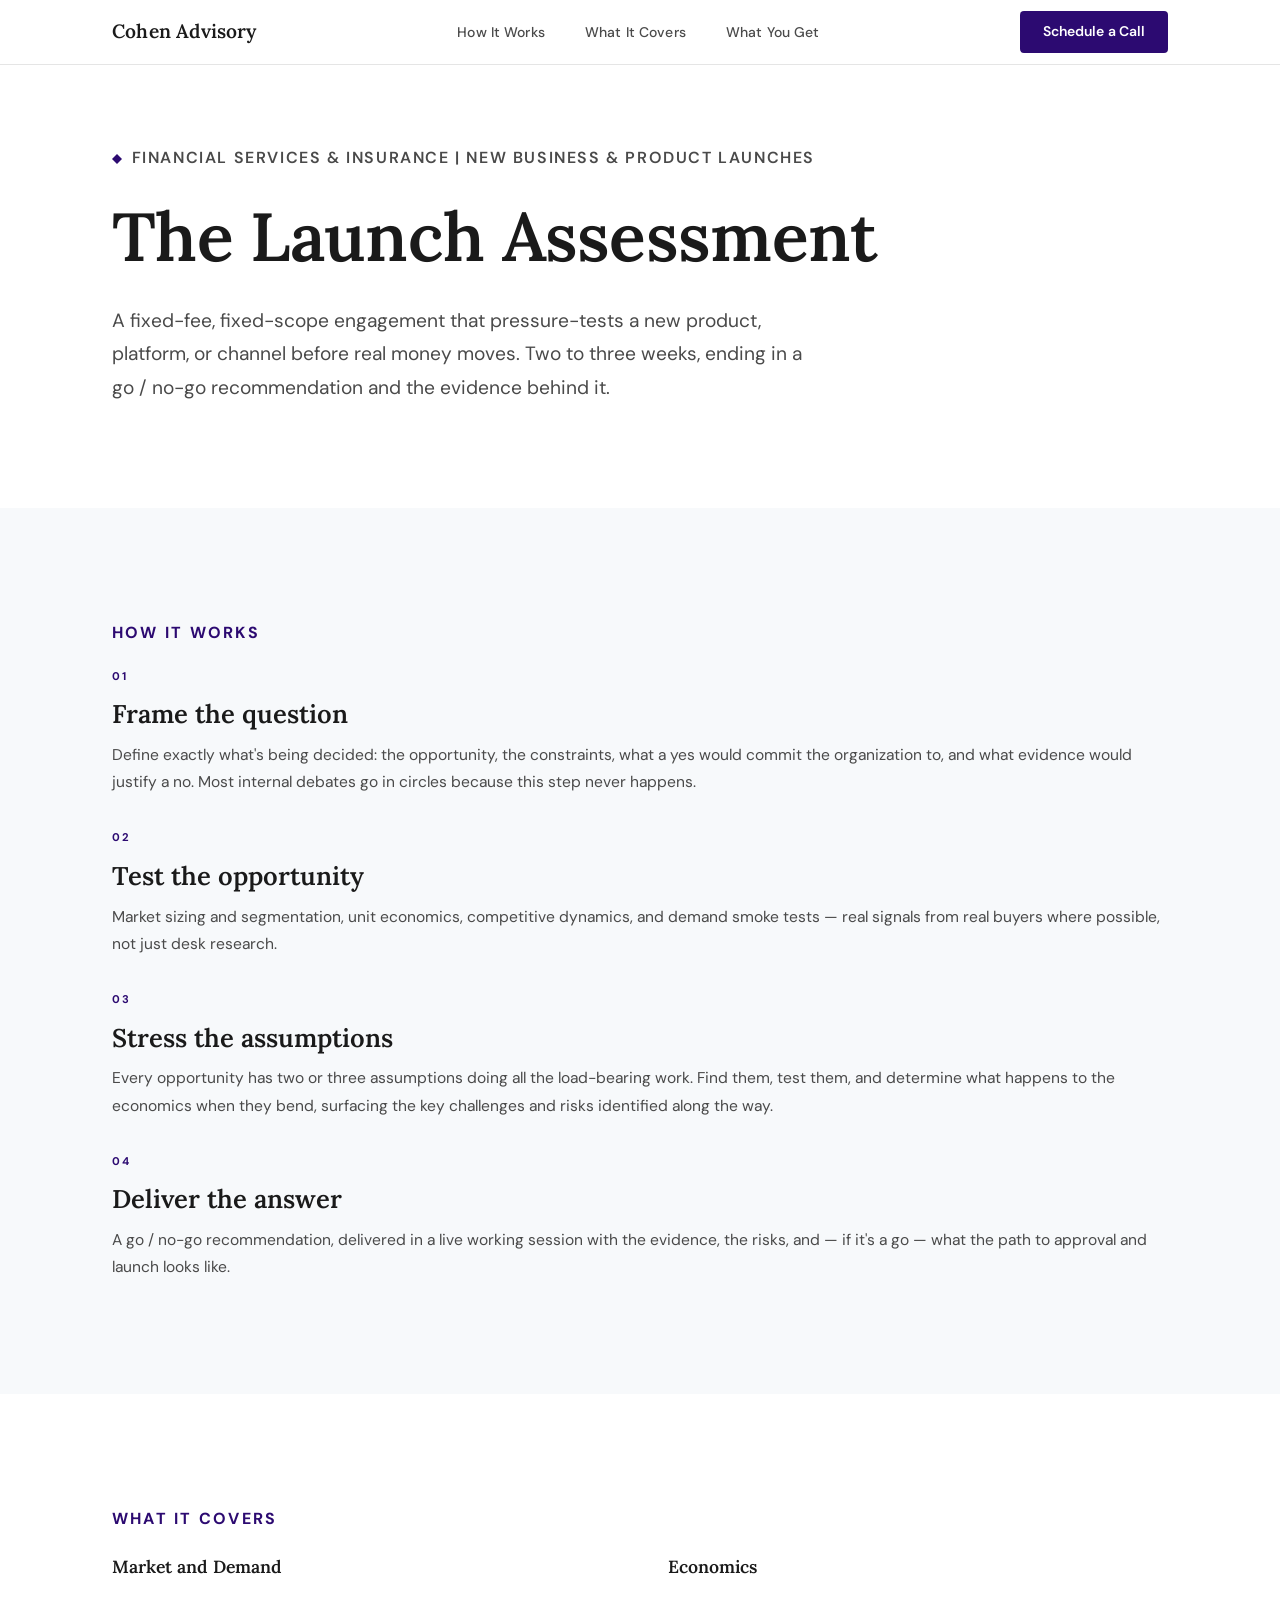
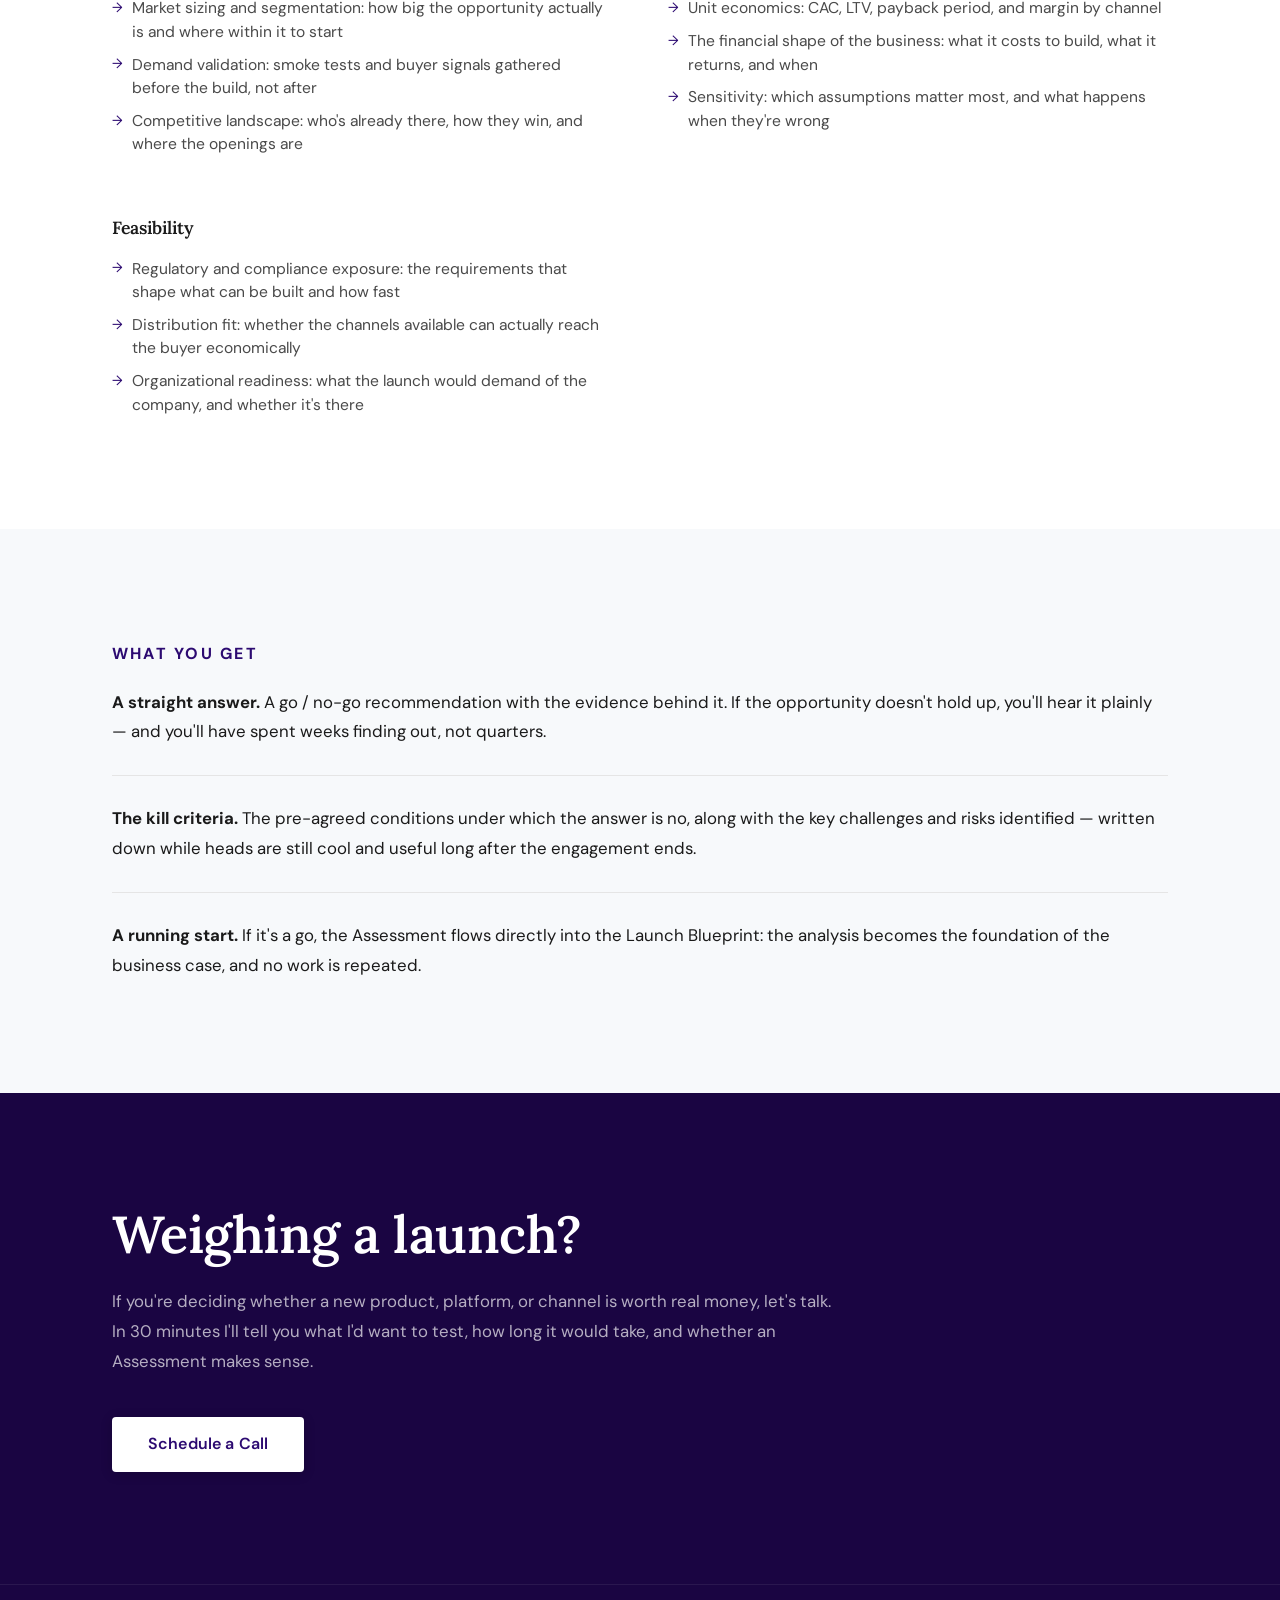
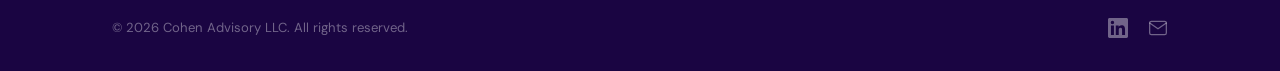
==== launch-assessment.html @ 53da602a "Add files via upload" ====
<!DOCTYPE html>
<html lang="en">
<head>
    <meta charset="UTF-8">
    <meta name="viewport" content="width=device-width, initial-scale=1.0">
    <title>The Launch Assessment | Cohen Advisory</title>
    <meta name="description" content="A fixed-fee, fixed-scope engagement that pressure-tests a new product, platform, or channel before real money moves. Two to three weeks, ending in a go / no-go recommendation.">
    <link rel="preconnect" href="https://fonts.googleapis.com">
    <link rel="preconnect" href="https://fonts.gstatic.com" crossorigin>
    <link href="https://fonts.googleapis.com/css2?family=Lora:wght@600;700&family=DM+Sans:wght@400;500;600&display=swap" rel="stylesheet">
    <link rel="icon" type="image/svg+xml" href="favicon.svg">
    <link rel="stylesheet" href="styles.css">
</head>
<body>

<header class="site-header">
    <div class="container header-inner">
        <a href="index.html" class="brand">Cohen Advisory</a>
        <nav class="site-nav">
            <ul class="nav-list">
                <li><a href="#how-it-works">How It Works</a></li>
                <li><a href="#what-it-covers">What It Covers</a></li>
                <li><a href="#deliverables">What You Get</a></li>
            </ul>
        </nav>
        <a href="https://calendar.app.google/HQ8vqJX4E622rzgx5" target="_blank" class="btn btn-primary">Schedule a Call</a>
    </div>
</header>

<main>

    <!-- Hero -->
    <section class="hero hero-compact fade-in">
        <div class="container">
            <div class="hero-content">
                <p class="category-label">
                    <svg class="category-icon" width="10" height="10" viewBox="0 0 10 10" fill="none" xmlns="http://www.w3.org/2000/svg" aria-hidden="true"><polygon points="5,0 10,5 5,10 0,5" fill="currentColor"/></svg>
                    Financial Services &amp; Insurance | New Business &amp; Product Launches
                </p>
                <h1 class="hero-headline">The Launch Assessment</h1>
                <p class="hero-credential">A fixed-fee, fixed-scope engagement that pressure-tests a new product, platform, or channel before real money moves. Two to three weeks, ending in a go / no-go recommendation and the evidence behind it.</p>
            </div>
        </div>
    </section>

    <!-- How It Works -->
    <section id="how-it-works" class="section section-alt fade-in">
        <div class="container">
            <p class="section-label">How It Works</p>
            <div class="steps-grid">
                <div class="step">
                    <span class="step-num">01</span>
                    <h3 class="step-title">Frame the question</h3>
                    <p class="step-desc">Define exactly what's being decided: the opportunity, the constraints, what a yes would commit the organization to, and what evidence would justify a no. Most internal debates go in circles because this step never happens.</p>
                </div>
                <div class="step">
                    <span class="step-num">02</span>
                    <h3 class="step-title">Test the opportunity</h3>
                    <p class="step-desc">Market sizing and segmentation, unit economics, competitive dynamics, and demand smoke tests — real signals from real buyers where possible, not just desk research.</p>
                </div>
                <div class="step">
                    <span class="step-num">03</span>
                    <h3 class="step-title">Stress the assumptions</h3>
                    <p class="step-desc">Every opportunity has two or three assumptions doing all the load-bearing work. Find them, test them, and determine what happens to the economics when they bend, surfacing the key challenges and risks identified along the way.</p>
                </div>
                <div class="step">
                    <span class="step-num">04</span>
                    <h3 class="step-title">Deliver the answer</h3>
                    <p class="step-desc">A go / no-go recommendation, delivered in a live working session with the evidence, the risks, and — if it's a go — what the path to approval and launch looks like.</p>
                </div>
            </div>
        </div>
    </section>

    <!-- What It Covers -->
    <section id="what-it-covers" class="section fade-in">
        <div class="container">
            <p class="section-label">What It Covers</p>
            <div class="covers-grid">

                <div class="covers-section">
                    <p class="covers-title">Market and Demand</p>
                    <ul class="areas-list">
                        <li>Market sizing and segmentation: how big the opportunity actually is and where within it to start</li>
                        <li>Demand validation: smoke tests and buyer signals gathered before the build, not after</li>
                        <li>Competitive landscape: who's already there, how they win, and where the openings are</li>
                    </ul>
                </div>

                <div class="covers-section">
                    <p class="covers-title">Economics</p>
                    <ul class="areas-list">
                        <li>Unit economics: CAC, LTV, payback period, and margin by channel</li>
                        <li>The financial shape of the business: what it costs to build, what it returns, and when</li>
                        <li>Sensitivity: which assumptions matter most, and what happens when they're wrong</li>
                    </ul>
                </div>

                <div class="covers-section">
                    <p class="covers-title">Feasibility</p>
                    <ul class="areas-list">
                        <li>Regulatory and compliance exposure: the requirements that shape what can be built and how fast</li>
                        <li>Distribution fit: whether the channels available can actually reach the buyer economically</li>
                        <li>Organizational readiness: what the launch would demand of the company, and whether it's there</li>
                    </ul>
                </div>

            </div>
        </div>
    </section>

    <!-- What You Get -->
    <section id="deliverables" class="section section-alt fade-in">
        <div class="container">
            <p class="section-label">What You Get</p>
            <div class="why-me-blocks">
                <div class="why-block">
                    <p><strong>A straight answer.</strong> A go / no-go recommendation with the evidence behind it. If the opportunity doesn't hold up, you'll hear it plainly — and you'll have spent weeks finding out, not quarters.</p>
                </div>
                <div class="why-block">
                    <p><strong>The kill criteria.</strong> The pre-agreed conditions under which the answer is no, along with the key challenges and risks identified — written down while heads are still cool and useful long after the engagement ends.</p>
                </div>
                <div class="why-block">
                    <p><strong>A running start.</strong> If it's a go, the Assessment flows directly into the Launch Blueprint: the analysis becomes the foundation of the business case, and no work is repeated.</p>
                </div>
            </div>
        </div>
    </section>

    <!-- CTA -->
    <section id="contact" class="section section-dark fade-in">
        <div class="container">
            <div class="cta-content">
                <h2 class="cta-headline">Weighing a launch?</h2>
                <p class="cta-body">If you're deciding whether a new product, platform, or channel is worth real money, let's talk. In 30 minutes I'll tell you what I'd want to test, how long it would take, and whether an Assessment makes sense.</p>
                <a href="https://calendar.app.google/HQ8vqJX4E622rzgx5" target="_blank" class="btn btn-light btn-large">Schedule a Call</a>
            </div>
        </div>
    </section>

</main>

<footer class="site-footer">
    <div class="container footer-inner">
        <p class="footer-copy">&copy; 2026 Cohen Advisory LLC. All rights reserved.</p>
        <div class="footer-social">
            <a href="https://www.linkedin.com/in/recohen" target="_blank" class="social-link" aria-label="LinkedIn">
                <svg width="20" height="20" viewBox="0 0 24 24" fill="none" xmlns="http://www.w3.org/2000/svg">
                    <path d="M20.447 20.452h-3.554v-5.569c0-1.328-.027-3.037-1.852-3.037-1.853 0-2.136 1.445-2.136 2.939v5.667H9.351V9h3.414v1.561h.046c.477-.9 1.637-1.85 3.37-1.85 3.601 0 4.267 2.37 4.267 5.455v6.286zM5.337 7.433a2.062 2.062 0 01-2.063-2.065 2.064 2.064 0 112.063 2.065zm1.782 13.019H3.555V9h3.564v11.452zM22.225 0H1.771C.792 0 0 .774 0 1.729v20.542C0 23.227.792 24 1.771 24h20.451C23.2 24 24 23.227 24 22.271V1.729C24 .774 23.2 0 22.222 0h.003z" fill="currentColor"/>
                </svg>
            </a>
            <a href="mailto:ross@recohen.com" class="social-link" aria-label="Email">
                <svg width="20" height="20" viewBox="0 0 24 24" fill="none" xmlns="http://www.w3.org/2000/svg">
                    <rect x="2" y="4" width="20" height="16" rx="2" stroke="currentColor" stroke-width="1.5" fill="none"/>
                    <path d="M2 6l10 7 10-7" stroke="currentColor" stroke-width="1.5" fill="none" stroke-linecap="round" stroke-linejoin="round"/>
                </svg>
            </a>
        </div>
    </div>
</footer>

<script>
// Scroll fade-in
const fadeEls = document.querySelectorAll('.fade-in');
const observer = new IntersectionObserver((entries) => {
    entries.forEach(entry => {
        if (entry.isIntersecting) {
            entry.target.classList.add('visible');
        }
    });
}, { threshold: 0.08 });
fadeEls.forEach(el => observer.observe(el));
</script>

</body>
</html>
---- styles.css ----
/* ============================================================
   CSS CUSTOM PROPERTIES
   ============================================================ */

:root {
    --color-bg:          #FFFFFF;
    --color-bg-alt:      #F7F9FB;
    --color-bg-dark:     #1a0542;
    --color-text:        #1A1A1A;
    --color-text-muted:  #4A4A4A;
    --color-accent:      #2c0a71;
    --color-accent-mid:  #7B4FBF;
    --color-border:      #E5E5E5;
    --color-border-soft: #F0F0F0;

    --font-display: 'Lora', Georgia, serif;
    --font-body:    'DM Sans', system-ui, sans-serif;

    --max-width: 1120px;
    --radius:    4px;
    --transition: 0.22s ease;
}

/* ============================================================
   RESET & BASE
   ============================================================ */

*, *::before, *::after {
    box-sizing: border-box;
    margin: 0;
    padding: 0;
}

html {
    scroll-behavior: smooth;
    font-size: 16px;
}

body {
    font-family: var(--font-body);
    background-color: var(--color-bg);
    color: var(--color-text);
    line-height: 1.65;
    -webkit-font-smoothing: antialiased;
}

a {
    color: inherit;
    text-decoration: none;
}

img {
    max-width: 100%;
    display: block;
}

/* ============================================================
   CONTAINER
   ============================================================ */

.container {
    max-width: var(--max-width);
    margin: 0 auto;
    padding: 0 2rem;
}

/* ============================================================
   NAVIGATION
   ============================================================ */

.site-header {
    position: sticky;
    top: 0;
    z-index: 100;
    background: rgba(255, 255, 255, 0.96);
    backdrop-filter: blur(10px);
    -webkit-backdrop-filter: blur(10px);
    border-bottom: 1px solid var(--color-border);
}

.header-inner {
    display: flex;
    align-items: center;
    justify-content: space-between;
    height: 64px;
}

.brand {
    font-family: var(--font-display);
    font-size: 1.2rem;
    font-weight: 600;
    color: var(--color-text);
    letter-spacing: 0.01em;
    flex-shrink: 0;
}

.site-nav {
    display: none;
}

.nav-list {
    display: flex;
    gap: 2.5rem;
    list-style: none;
}

.nav-list a {
    font-size: 0.875rem;
    font-weight: 500;
    color: var(--color-text-muted);
    transition: color var(--transition);
    letter-spacing: 0.01em;
}

.nav-list a:hover {
    color: var(--color-text);
}

@media (min-width: 860px) {
    .site-nav {
        display: block;
    }
}

/* ============================================================
   BUTTONS
   ============================================================ */

.btn {
    display: inline-block;
    font-family: var(--font-body);
    font-weight: 600;
    font-size: 0.875rem;
    padding: 0.6rem 1.4rem;
    border-radius: var(--radius);
    transition: all var(--transition);
    cursor: pointer;
    letter-spacing: 0.01em;
    border: none;
    white-space: nowrap;
}

.btn-primary {
    background: var(--color-accent);
    color: #ffffff;
}

.btn-primary:hover {
    background: var(--color-accent-mid);
    transform: translateY(-1px);
}

.btn-large {
    font-size: 1rem;
    padding: 0.9rem 2.25rem;
}

.btn-light {
    background: #ffffff;
    color: var(--color-accent);
    box-shadow: 0 2px 12px rgba(0,0,0,0.18);
}

.btn-light:hover {
    background: rgba(255, 255, 255, 0.92);
    transform: translateY(-1px);
    box-shadow: 0 4px 18px rgba(0,0,0,0.22);
}

/* ============================================================
   SECTION SHARED
   ============================================================ */

.section {
    padding: 7rem 0;
}

.section-alt {
    background: var(--color-bg-alt);
}

.section-dark {
    background: var(--color-bg-dark);
}

.section-label {
    font-size: 1rem;
    font-weight: 700;
    letter-spacing: 0.14em;
    text-transform: uppercase;
    color: var(--color-accent);
    margin-bottom: 1.25rem;
}

.section-headline {
    font-family: var(--font-display);
    font-size: clamp(1.75rem, 3vw, 2.5rem);
    font-weight: 600;
    color: var(--color-text);
    line-height: 1.2;
    margin-bottom: 3.5rem;
}

/* ============================================================
   FADE-IN ANIMATION
   ============================================================ */

.fade-in {
    opacity: 0;
    transform: translateY(22px);
    transition: opacity 0.65s ease, transform 0.65s ease;
}

.fade-in.visible {
    opacity: 1;
    transform: translateY(0);
}

/* ============================================================
   HERO
   ============================================================ */

.hero {
    padding: 7rem 0 6rem;
    min-height: calc(100vh - 64px);
    display: flex;
    align-items: center;
}

.hero .container {
    width: 100%;
}

.hero-content {
    max-width: 100%;
}

.category-label {
    display: flex;
    align-items: center;
    gap: 0.6rem;
    font-size: 1rem;
    font-weight: 600;
    letter-spacing: 0.1em;
    text-transform: uppercase;
    color: var(--color-text-muted);
    margin-bottom: 1.75rem;
}

.category-icon {
    color: var(--color-accent);
    flex-shrink: 0;
    position: relative;
    top: 1px;
}

.hero-headline {
    font-family: var(--font-display);
    font-size: clamp(2.6rem, 5.5vw, 4.25rem);
    font-weight: 600;
    line-height: 1.12;
    color: var(--color-text);
    margin-bottom: 1.75rem;
    letter-spacing: -0.01em;
    max-width: 900px;
}

.hero-credential {
    font-size: 1.2rem;
    line-height: 1.75;
    color: var(--color-text-muted);
    max-width: 700px;
    margin-bottom: 2.5rem;
}

/* Stats */
.stats-row {
    display: flex;
    align-items: center;
    gap: 2.5rem;
    margin-top: 3.5rem;
    padding-top: 2.5rem;
    border-top: 1px solid var(--color-border);
    flex-wrap: wrap;
}

.stat {
    display: flex;
    flex-direction: column;
    gap: 0.4rem;
    flex: 1;
}

.stat-figure {
    font-family: var(--font-display);
    font-size: 2.1rem;
    font-weight: 700;
    color: var(--color-text);
    line-height: 1;
    letter-spacing: -0.01em;
}

.stat-label {
    font-size: 0.78rem;
    color: var(--color-text-muted);
    max-width: 150px;
    line-height: 1.45;
}

.stat-divider {
    width: 1px;
    height: 2.75rem;
    background: var(--color-border);
    flex-shrink: 0;
}

@media (max-width: 600px) {
    .stat-divider { display: none; }
    .stats-row { gap: 2rem; }
    .hero { min-height: auto; padding: 5rem 0 4rem; }
}

/* Logo bar */
.logo-bar {
    margin-top: 2.5rem;
    padding-top: 2.5rem;
    border-top: 1px solid var(--color-border);
}

.cta-prompt {
    margin-top: 2.5rem;
    margin-bottom: 0.75rem;
    font-size: 0.85rem;
    font-weight: 600;
    letter-spacing: 0.04em;
    color: var(--color-text-muted);
}

.logo-bar-label {
    display: block;
    font-size: 0.7rem;
    font-weight: 700;
    letter-spacing: 0.14em;
    text-transform: uppercase;
    color: var(--color-text-muted);
    margin-bottom: 1.5rem;
}

.logo-bar-logos {
    display: flex;
    align-items: center;
    justify-content: flex-start;
    gap: 3.5rem;
}

.logo-bar-img {
    height: 52px;
    width: auto;
    object-fit: contain;
    opacity: 0.85;
    transition: opacity 0.2s ease;
}

.logo-bar-img:hover {
    opacity: 1;
}

/* ============================================================
   WHAT I DO
   ============================================================ */

#what-i-do p {
    font-size: 1.05rem;
    line-height: 1.78;
    color: var(--color-text);
    margin-bottom: 1.5rem;
    max-width: 700px;
}

#what-i-do p:last-child {
    margin-bottom: 0;
}

/* ============================================================
   RESULTS
   ============================================================ */

.results-list {
    display: flex;
    flex-direction: column;
    max-width: 960px;
}

.result-card {
    display: grid;
    grid-template-columns: 200px 1fr;
    gap: 3.5rem;
    padding: 3rem 0;
    border-bottom: 1px solid var(--color-border);
    align-items: start;
}

.result-card:first-child {
    border-top: 1px solid var(--color-border);
}

.result-stat {
    display: flex;
    flex-direction: column;
    gap: 0.5rem;
    margin-bottom: 1.25rem;
}

.result-num {
    font-family: var(--font-display);
    font-size: 4.5rem;
    font-weight: 700;
    color: var(--color-accent);
    line-height: 1;
    letter-spacing: -0.02em;
}

.result-descriptor {
    font-size: 0.78rem;
    font-weight: 600;
    letter-spacing: 0.06em;
    text-transform: uppercase;
    color: var(--color-text-muted);
}

.result-details p {
    font-size: 1rem;
    line-height: 1.75;
    color: var(--color-text);
    margin-bottom: 0.875rem;
}

.result-details p:last-child {
    margin-bottom: 0;
}

.result-tag {
    font-weight: 700;
    font-size: 0.72rem;
    letter-spacing: 0.08em;
    text-transform: uppercase;
    color: var(--color-text-muted);
    margin-right: 0.4rem;
}

@media (max-width: 640px) {
    .result-card {
        grid-template-columns: 1fr;
        gap: 1.25rem;
    }
}

/* ============================================================
   HOW I WORK
   ============================================================ */

.how-i-work-layout {
    display: grid;
    grid-template-columns: 1fr 1fr;
    gap: 5rem;
    align-items: start;
}

.how-i-work-left {
    padding-right: 2rem;
    border-right: 1px solid var(--color-border);
}

.how-i-work-intro {
    font-size: 1.05rem;
    line-height: 1.8;
    color: var(--color-text);
    margin-bottom: 2.5rem;
}

.areas-title {
    font-family: var(--font-display);
    font-size: 1.1rem;
    font-weight: 700;
    color: var(--color-text);
    margin-bottom: 1rem;
}

.areas-list {
    list-style: none;
    padding: 0;
    margin: 0;
    display: flex;
    flex-direction: column;
    gap: 0.6rem;
}

.areas-list li {
    font-size: 0.975rem;
    color: var(--color-text-muted);
    padding-left: 1.25rem;
    position: relative;
    line-height: 1.5;
}

.areas-list li::before {
    content: "→";
    position: absolute;
    left: 0;
    color: var(--color-accent);
    font-size: 0.85rem;
    top: 0.05rem;
}

.how-i-work-right {
    padding-left: 0;
}

.steps-grid {
    display: grid;
    grid-template-columns: 1fr;
    gap: 2rem;
}

.step-num {
    display: block;
    font-size: 0.7rem;
    font-weight: 700;
    letter-spacing: 0.14em;
    color: var(--color-accent);
    margin-bottom: 0.875rem;
}

.step-title {
    font-family: var(--font-display);
    font-size: 1.6rem;
    font-weight: 600;
    color: var(--color-text);
    margin-bottom: 0.75rem;
    line-height: 1.2;
}

.step-desc {
    font-size: 0.975rem;
    line-height: 1.75;
    color: var(--color-text-muted);
}

.step-desc a {
    color: var(--color-accent);
    text-decoration: underline;
    text-underline-offset: 2px;
    transition: color var(--transition);
}

.step-desc a:hover {
    color: var(--color-accent-mid);
}

@media (max-width: 768px) {
    .how-i-work-layout {
        grid-template-columns: 1fr;
        gap: 3rem;
    }

    .how-i-work-left {
        padding-right: 0;
        border-right: none;
        border-bottom: 1px solid var(--color-border);
        padding-bottom: 3rem;
    }

    .steps-grid {
        grid-template-columns: 1fr;
        gap: 2.5rem;
    }
}

/* ============================================================
   WHY ME
   ============================================================ */

.why-me-layout {
    display: grid;
    grid-template-columns: 210px 1fr;
    gap: 4.5rem;
    align-items: start;
}

.profile-photo {
    width: 100%;
    aspect-ratio: 4 / 5;
    object-fit: cover;
    object-position: center top;
    border-radius: 0;
}

.photo-caption {
    margin-top: 1.25rem;
    font-size: 0.8rem;
    line-height: 1.6;
    color: var(--color-text-muted);
    text-align: center;
}

.why-me-blocks {
    display: flex;
    flex-direction: column;
}

.why-block {
    padding: 1.75rem 0;
    border-bottom: 1px solid var(--color-border);
}

.why-block:first-child {
    padding-top: 0;
}

.why-block:last-child {
    border-bottom: none;
    padding-bottom: 0;
}

.why-block p {
    font-size: 1.05rem;
    line-height: 1.78;
    color: var(--color-text);
}

.why-block strong {
    font-weight: 700;
}

@media (max-width: 768px) {
    .why-me-layout {
        grid-template-columns: 1fr;
        gap: 2.5rem;
    }

    .profile-photo {
        max-width: 180px;
    }
}

/* ============================================================
   CTA SECTION
   ============================================================ */

.cta-content {
    max-width: 720px;
    text-align: left;
}

.cta-headline {
    font-family: var(--font-display);
    font-size: clamp(2.25rem, 4.5vw, 3.25rem);
    font-weight: 600;
    color: #ffffff;
    margin-bottom: 1.5rem;
    line-height: 1.12;
    letter-spacing: -0.01em;
}

.cta-body {
    font-size: 1.05rem;
    line-height: 1.78;
    color: rgba(255, 255, 255, 0.68);
    margin-bottom: 2.5rem;
}

/* ============================================================
   FOOTER
   ============================================================ */

.site-footer {
    background: var(--color-bg-dark);
    border-top: 1px solid rgba(255, 255, 255, 0.07);
    padding: 2rem 0;
}

.footer-inner {
    display: flex;
    align-items: center;
    justify-content: space-between;
    flex-wrap: wrap;
    gap: 1rem;
}

.footer-copy {
    font-size: 0.82rem;
    color: rgba(255, 255, 255, 0.38);
}

.footer-social {
    display: flex;
    gap: 1.25rem;
    align-items: center;
}

.social-link {
    color: rgba(255, 255, 255, 0.38);
    transition: color var(--transition);
    display: flex;
    align-items: center;
}

.social-link:hover {
    color: rgba(255, 255, 255, 0.75);
}

/* ============================================================
   GROWTH DIAGNOSTIC PAGE
   ============================================================ */

.hero-compact {
    min-height: auto;
    padding: 5rem 0 4rem;
}

.covers-grid {
    display: grid;
    grid-template-columns: 1fr 1fr;
    gap: 3.5rem;
}

.covers-section {
    display: flex;
    flex-direction: column;
    gap: 1rem;
}

.covers-section-full {
    grid-column: 1 / -1;
}

.covers-title {
    font-family: var(--font-display);
    font-size: 1.1rem;
    font-weight: 600;
    color: var(--color-text);
}

@media (max-width: 768px) {
    .covers-grid {
        grid-template-columns: 1fr;
    }
    .covers-section-full {
        grid-column: auto;
    }
}
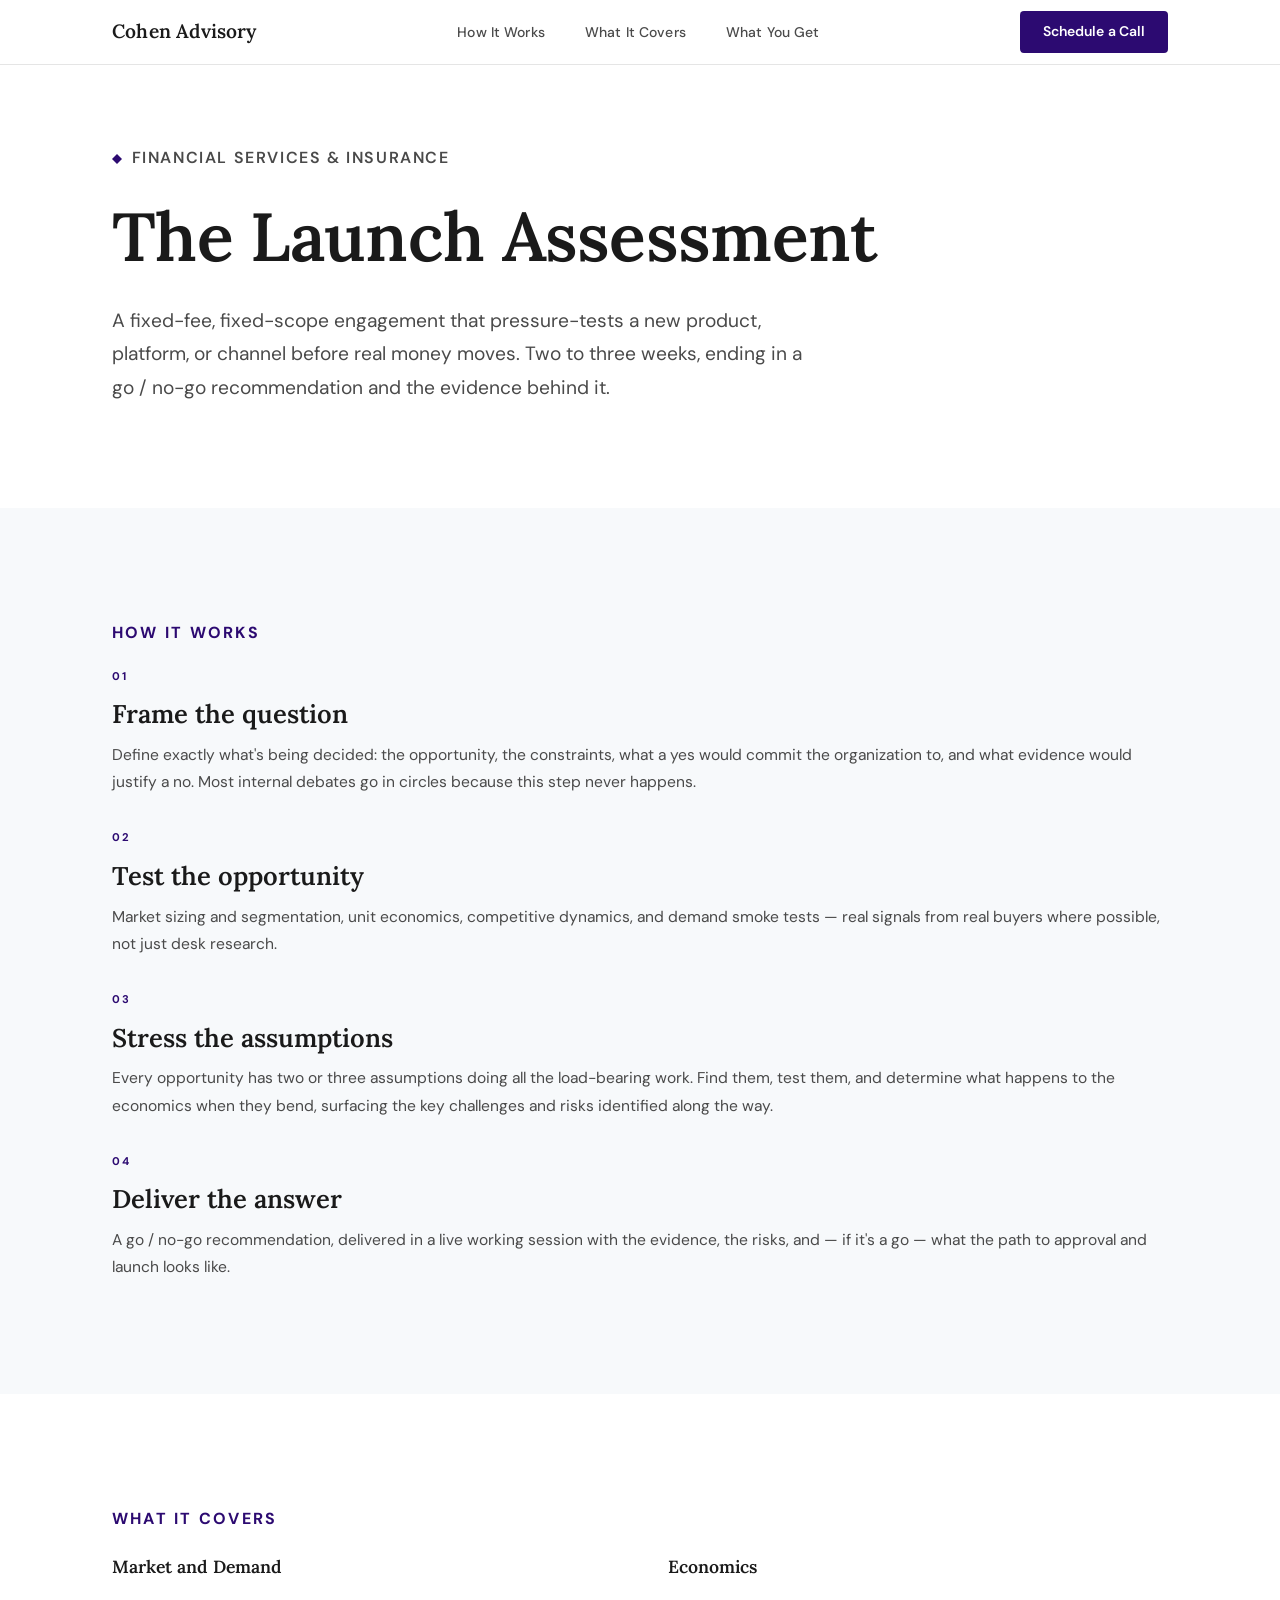
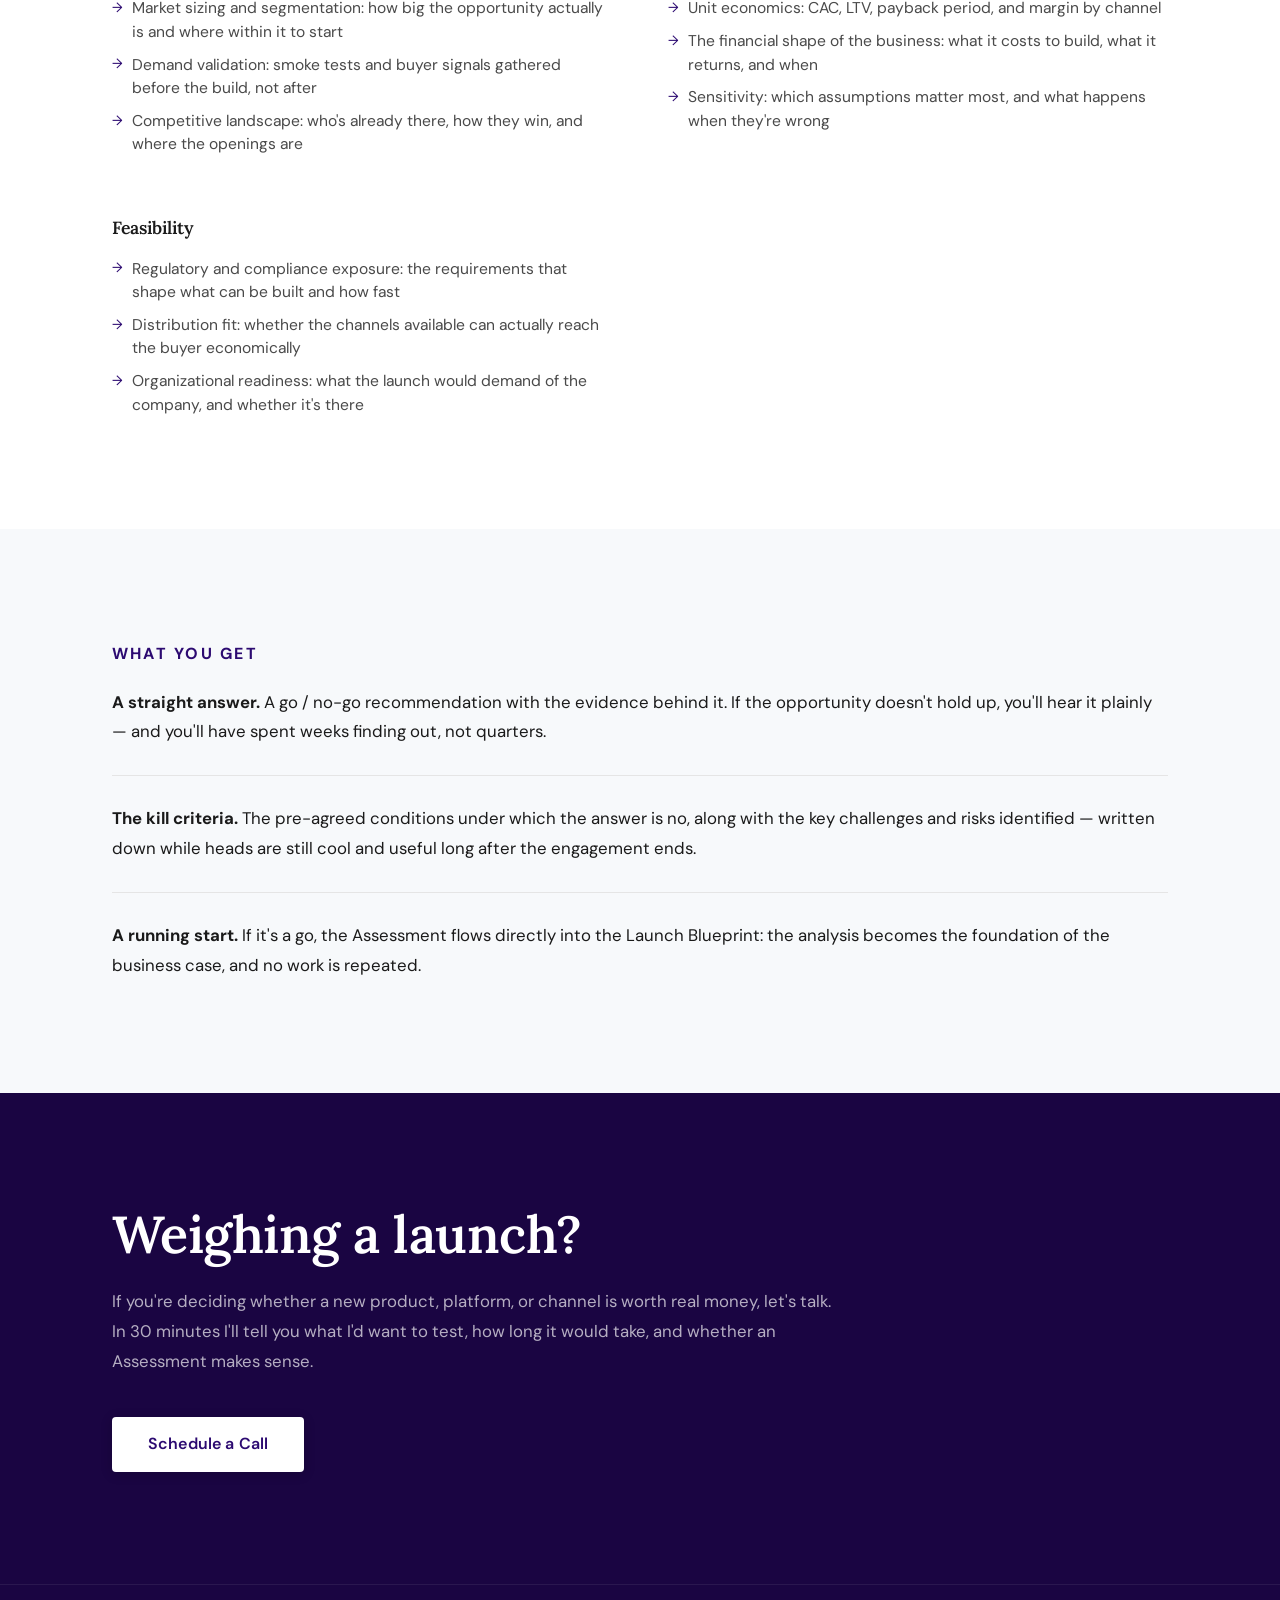
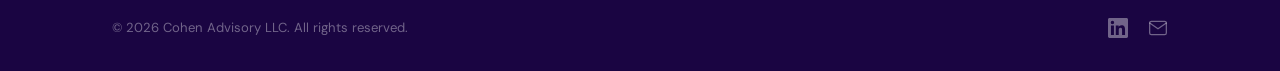
==== commit f0858139: "Add files via upload" ====
--- a/launch-assessment.html
+++ b/launch-assessment.html
@@ -35,7 +35,7 @@
             <div class="hero-content">
                 <p class="category-label">
                     <svg class="category-icon" width="10" height="10" viewBox="0 0 10 10" fill="none" xmlns="http://www.w3.org/2000/svg" aria-hidden="true"><polygon points="5,0 10,5 5,10 0,5" fill="currentColor"/></svg>
-                    Financial Services &amp; Insurance | New Business &amp; Product Launches
+                    Financial Services &amp; Insurance
                 </p>
                 <h1 class="hero-headline">The Launch Assessment</h1>
                 <p class="hero-credential">A fixed-fee, fixed-scope engagement that pressure-tests a new product, platform, or channel before real money moves. Two to three weeks, ending in a go / no-go recommendation and the evidence behind it.</p>
